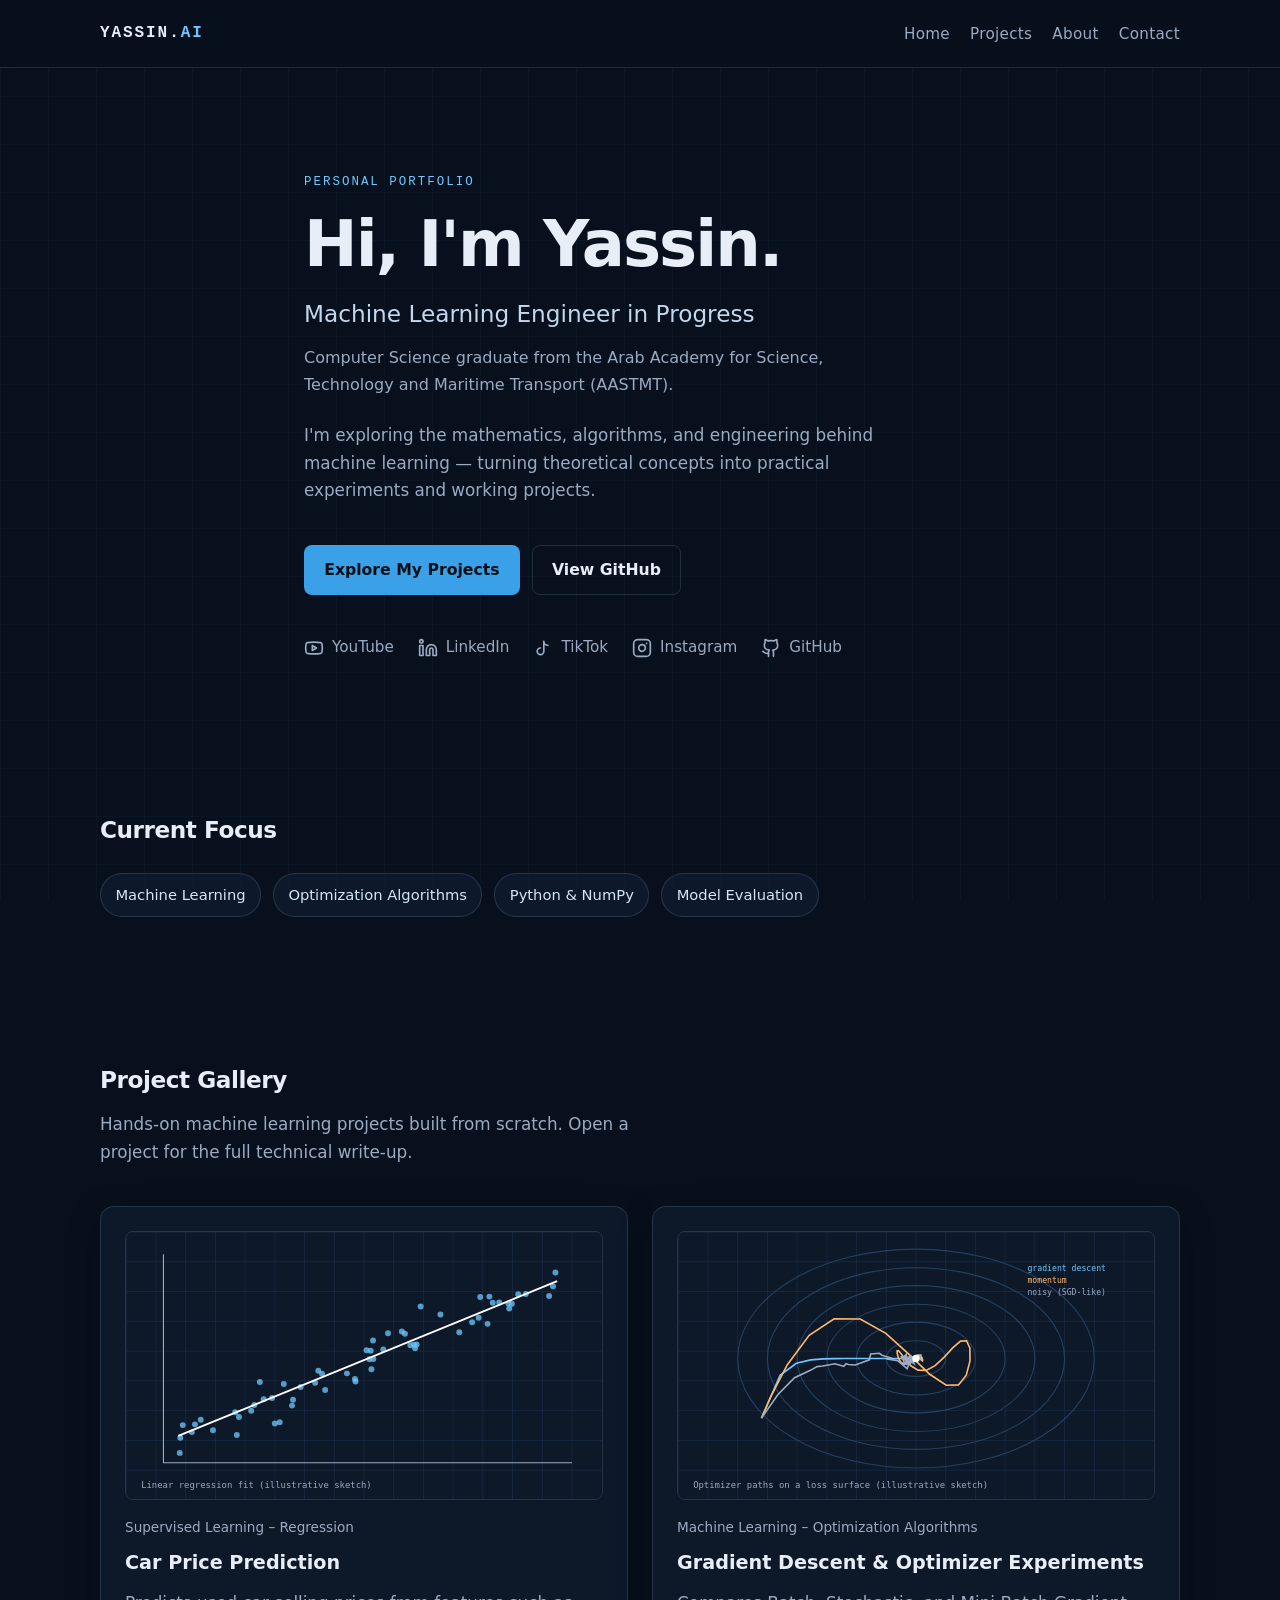
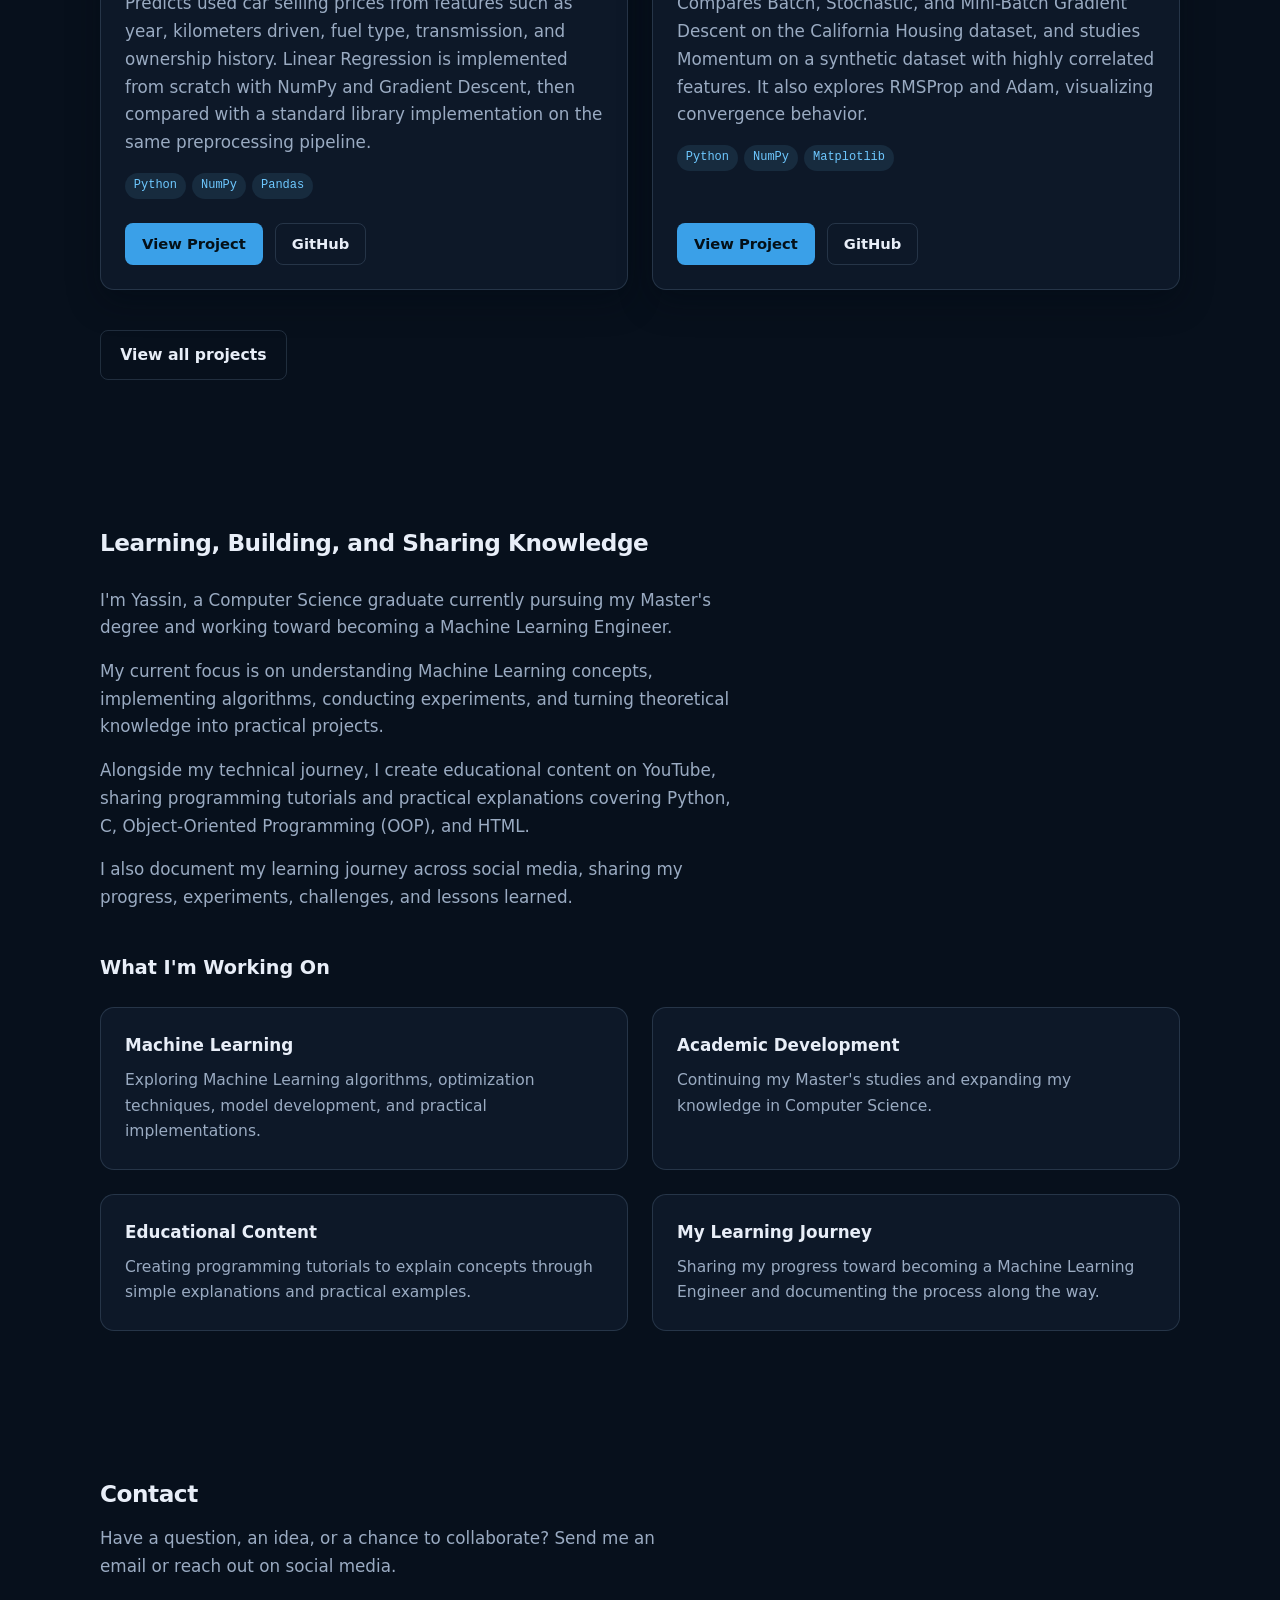
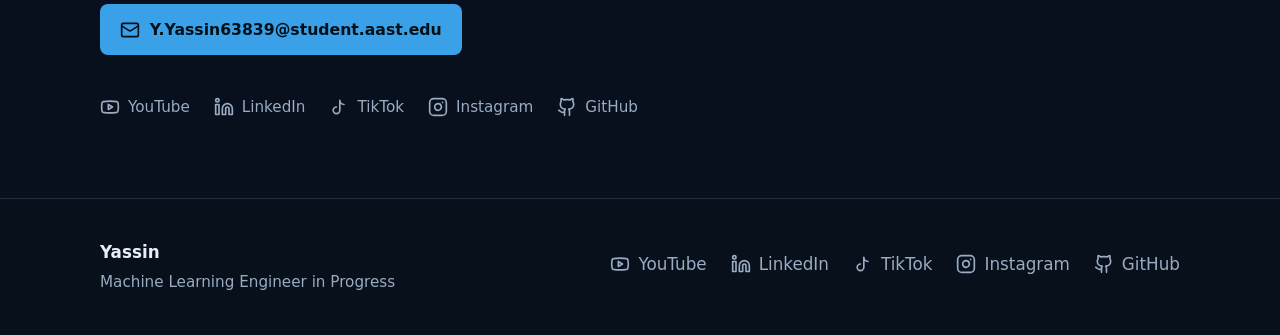
==== index.html @ bbc179fa "Initial portfolio upload" ====
<!DOCTYPE html>
<html lang="en">
  <head>
    <meta charset="UTF-8" />
    <meta name="viewport" content="width=device-width, initial-scale=1.0" />
    <meta
      name="description"
      content="Portfolio of Yassin, an aspiring Machine Learning Engineer exploring algorithms, mathematics, and practical ML experiments."
    />
    <title>Yassin | Machine Learning Engineer in Progress</title>
    <link rel="stylesheet" href="style.css" />
  </head>
  <body>
    <a class="skip-link" href="#main">Skip to content</a>

    <header class="site-header">
      <div class="container header-inner">
        <a class="logo" href="#home">YASSIN.<span>AI</span></a>

        <nav class="site-nav" aria-label="Primary">
          <ul class="nav-list">
            <li><a href="#home">Home</a></li>
            <li><a href="#projects">Projects</a></li>
            <li><a href="#about">About</a></li>
            <li><a href="#contact">Contact</a></li>
          </ul>
        </nav>
      </div>
    </header>

    <main id="main">
      <section id="home" class="hero" aria-labelledby="hero-heading">
        <div class="container hero-inner">
          <p class="eyebrow">Personal portfolio</p>
          <h1 id="hero-heading">Hi, I'm Yassin.</h1>
          <p class="hero-subtitle">Machine Learning Engineer in Progress</p>
          <p class="hero-education">
            Computer Science graduate from the Arab Academy for Science,
            Technology and Maritime Transport (AASTMT).
          </p>
          <p class="hero-description">
            I'm exploring the mathematics, algorithms, and engineering behind
            machine learning — turning theoretical concepts into practical
            experiments and working projects.
          </p>
          <div class="hero-actions">
            <a class="button button-primary" href="#projects">Explore My Projects</a>
            <a
              class="button button-secondary"
              href="https://github.com/yassin230670"
              target="_blank"
              rel="noopener noreferrer"
              >View GitHub</a
            >
          </div>
          <ul class="social-list" id="hero-socials" aria-label="Social links"></ul>
        </div>
      </section>

      <section
        id="focus"
        class="focus-section"
        aria-labelledby="focus-heading"
      >
        <div class="container">
          <h2 id="focus-heading" class="section-title">Current Focus</h2>
          <ul class="focus-list">
            <li class="focus-item">Machine Learning</li>
            <li class="focus-item">Optimization Algorithms</li>
            <li class="focus-item">Python &amp; NumPy</li>
            <li class="focus-item">Model Evaluation</li>
          </ul>
        </div>
      </section>

      <section
        id="projects"
        class="projects-section"
        aria-labelledby="projects-heading"
      >
        <div class="container">
          <h2 id="projects-heading" class="section-title">Project Gallery</h2>
          <p class="section-intro">
            Hands-on machine learning projects built from scratch. Open a
            project for the full technical write-up.
          </p>
          <div class="project-grid" id="project-grid"></div>
          <p class="section-more">
            <a class="button button-secondary" href="projects.html">View all projects</a>
          </p>
        </div>
      </section>

      <section id="about" class="about-section" aria-labelledby="about-heading">
        <div class="container">
          <h2 id="about-heading" class="section-title">Learning, Building, and Sharing Knowledge</h2>
          <div class="about-text">
            <p>
              I'm Yassin, a Computer Science graduate currently pursuing my
              Master's degree and working toward becoming a Machine Learning
              Engineer.
            </p>
            <p>
              My current focus is on understanding Machine Learning concepts,
              implementing algorithms, conducting experiments, and turning
              theoretical knowledge into practical projects.
            </p>
            <p>
              Alongside my technical journey, I create educational content on
              YouTube, sharing programming tutorials and practical explanations
              covering Python, C, Object-Oriented Programming (OOP), and HTML.
            </p>
            <p>
              I also document my learning journey across social media, sharing
              my progress, experiments, challenges, and lessons learned.
            </p>
          </div>

          <h3 class="subsection-title">What I'm Working On</h3>
          <div class="working-grid">
            <article class="info-card">
              <h4>Machine Learning</h4>
              <p>Exploring Machine Learning algorithms, optimization techniques, model development, and practical implementations.</p>
            </article>
            <article class="info-card">
              <h4>Academic Development</h4>
              <p>Continuing my Master's studies and expanding my knowledge in Computer Science.</p>
            </article>
            <article class="info-card">
              <h4>Educational Content</h4>
              <p>Creating programming tutorials to explain concepts through simple explanations and practical examples.</p>
            </article>
            <article class="info-card">
              <h4>My Learning Journey</h4>
              <p>Sharing my progress toward becoming a Machine Learning Engineer and documenting the process along the way.</p>
            </article>
          </div>
        </div>
      </section>
    </main>

    <section id="contact" class="contact-section" aria-labelledby="contact-heading">
      <div class="container">
        <h2 id="contact-heading" class="section-title">Contact</h2>
        <p class="section-intro">
          Have a question, an idea, or a chance to collaborate? Send me an
          email or reach out on social media.
        </p>
        <div class="contact-actions">
          <a class="button button-primary" id="contact-email" href="#"></a>
        </div>
        <ul class="social-list" id="contact-socials" aria-label="Social links"></ul>
      </div>
    </section>

    <footer class="site-footer">
      <div class="container footer-inner">
        <div class="footer-identity">
          <p class="footer-name">Yassin</p>
          <p class="footer-tagline">Machine Learning Engineer in Progress</p>
        </div>
        <ul class="footer-links" id="footer-socials" aria-label="Social links"></ul>
      </div>
    </footer>

    <script src="projects.js"></script>
    <script>
      document.getElementById("project-grid").innerHTML = PROJECTS.filter((p) => p.featured).map(projectCard).join("");
      document.getElementById("hero-socials").innerHTML = socialLinks();
      document.getElementById("footer-socials").innerHTML = socialLinks();
      document.getElementById("contact-socials").innerHTML = socialLinks();
      const mail = document.getElementById("contact-email");
      mail.href = "mailto:" + PROFILE.email;
      mail.innerHTML = icon("Email") + "<span>" + PROFILE.email + "</span>";
    </script>
  </body>
</html>
---- style.css ----
:root {
  --color-bg: #07101c;
  --color-bg-elevated: #0d1828;
  --color-surface: #111f33;
  --color-text: #e8eef8;
  --color-text-muted: #9aabc2;
  --color-accent: #6ec8ff;
  --color-accent-strong: #3aa0e8;
  --color-border: rgba(148, 180, 214, 0.18);
  --color-badge-bg: rgba(110, 200, 255, 0.1);
  --shadow-card: 0 12px 32px rgba(2, 8, 18, 0.35);
  --font-sans: "Segoe UI", system-ui, -apple-system, BlinkMacSystemFont, sans-serif;
  --font-mono: "SFMono-Regular", Menlo, Consolas, "Liberation Mono", monospace;
  --space-xs: 0.5rem;
  --space-sm: 0.75rem;
  --space-md: 1rem;
  --space-lg: 1.5rem;
  --space-xl: 2.5rem;
  --space-2xl: 4.5rem;
  --space-3xl: 6.5rem;
  --radius-sm: 8px;
  --radius-md: 14px;
  --max-width: 1080px;
  --header-height: 4.25rem;
  --focus-ring: 0 0 0 3px rgba(110, 200, 255, 0.45);
}

*,
*::before,
*::after {
  box-sizing: border-box;
}

html {
  scroll-behavior: smooth;
}

body {
  margin: 0;
  min-height: 100vh;
  font-family: var(--font-sans);
  font-size: 1.05rem;
  line-height: 1.65;
  color: var(--color-text);
  background-color: var(--color-bg);
  background-image:
    linear-gradient(rgba(110, 200, 255, 0.035) 1px, transparent 1px),
    linear-gradient(90deg, rgba(110, 200, 255, 0.035) 1px, transparent 1px);
  background-size: 48px 48px;
  background-attachment: fixed;
}

img,
svg {
  max-width: 100%;
  display: block;
}

a {
  color: var(--color-accent);
  text-decoration: none;
}

a:hover {
  color: #b7e4ff;
}

a:focus-visible,
.button:focus-visible,
.logo:focus-visible {
  outline: none;
  box-shadow: var(--focus-ring);
  border-radius: 6px;
}

.skip-link {
  position: absolute;
  left: var(--space-md);
  top: var(--space-sm);
  z-index: 100;
  padding: var(--space-xs) var(--space-md);
  background: var(--color-surface);
  color: var(--color-text);
  border-radius: var(--radius-sm);
  transform: translateY(-180%);
}

.skip-link:focus {
  transform: translateY(0);
}

.container {
  width: min(100% - 2rem, var(--max-width));
  margin-inline: auto;
}

.site-header {
  position: sticky;
  top: 0;
  z-index: 20;
  height: var(--header-height);
  border-bottom: 1px solid var(--color-border);
  background: rgba(7, 16, 28, 0.92);
  backdrop-filter: blur(10px);
}

.header-inner {
  display: flex;
  align-items: center;
  justify-content: space-between;
  height: 100%;
  gap: var(--space-lg);
}

.logo {
  font-family: var(--font-mono);
  font-size: 1rem;
  font-weight: 700;
  letter-spacing: 0.12em;
  color: var(--color-text);
}

.logo span {
  color: var(--color-accent);
}

.nav-list {
  display: flex;
  flex-wrap: wrap;
  justify-content: flex-end;
  gap: 0.35rem 1.25rem;
  margin: 0;
  padding: 0;
  list-style: none;
}

.site-nav a {
  color: var(--color-text-muted);
  font-size: 0.95rem;
  letter-spacing: 0.02em;
}

.site-nav a:hover,
.site-nav a:focus-visible {
  color: var(--color-text);
}

.hero {
  padding: var(--space-3xl) 0 var(--space-2xl);
}

.hero-inner {
  max-width: 42rem;
}

.eyebrow {
  margin: 0 0 var(--space-md);
  font-family: var(--font-mono);
  font-size: 0.78rem;
  letter-spacing: 0.16em;
  text-transform: uppercase;
  color: var(--color-accent);
}

.hero h1 {
  margin: 0;
  font-size: clamp(2.4rem, 6vw, 4rem);
  line-height: 1.1;
  letter-spacing: -0.03em;
}

.hero-subtitle {
  margin: var(--space-md) 0 0;
  font-size: clamp(1.15rem, 2.4vw, 1.45rem);
  font-weight: 500;
  color: #c5d7ec;
}

.hero-description {
  margin: var(--space-lg) 0 0;
  color: var(--color-text-muted);
  max-width: 38rem;
}

.hero-actions {
  display: flex;
  flex-wrap: wrap;
  gap: var(--space-sm);
  margin-top: var(--space-xl);
}

.button {
  display: inline-flex;
  align-items: center;
  justify-content: center;
  min-height: 2.75rem;
  padding: 0.7rem 1.2rem;
  border: 1px solid transparent;
  border-radius: var(--radius-sm);
  font-size: 0.98rem;
  font-weight: 600;
  transition: background-color 0.2s ease, border-color 0.2s ease, color 0.2s ease, transform 0.2s ease;
}

.button:hover {
  transform: translateY(-1px);
}

.button-primary {
  background: var(--color-accent-strong);
  color: #041018;
}

.button-primary:hover {
  background: var(--color-accent);
  color: #041018;
}

.button-secondary {
  background: transparent;
  border-color: var(--color-border);
  color: var(--color-text);
}

.button-secondary:hover {
  border-color: var(--color-accent);
  color: var(--color-accent);
}

.hero,
.focus-section,
.projects-section,
.about-section,
.site-footer {
  scroll-margin-top: calc(var(--header-height) + 0.75rem);
}

.focus-section,
.projects-section,
.about-section {
  padding: var(--space-2xl) 0;
}

.section-title {
  margin: 0;
  font-size: 1.45rem;
  letter-spacing: -0.02em;
}

.section-intro {
  margin: var(--space-sm) 0 0;
  color: var(--color-text-muted);
  max-width: 36rem;
}

.focus-list {
  display: flex;
  flex-wrap: wrap;
  gap: var(--space-sm);
  margin: var(--space-lg) 0 0;
  padding: 0;
  list-style: none;
}

.focus-item {
  padding: 0.55rem 0.9rem;
  border: 1px solid var(--color-border);
  border-radius: 999px;
  background: rgba(17, 31, 51, 0.7);
  color: #d5e6f6;
  font-size: 0.92rem;
}

.project-grid {
  display: grid;
  grid-template-columns: repeat(2, minmax(0, 1fr));
  gap: var(--space-lg);
  margin-top: var(--space-xl);
}

.project-card {
  padding: var(--space-lg);
  border: 1px solid var(--color-border);
  border-radius: var(--radius-md);
  background: var(--color-bg-elevated);
  box-shadow: var(--shadow-card);
  transition: border-color 0.2s ease, transform 0.2s ease;
}

.project-card:hover {
  border-color: rgba(110, 200, 255, 0.4);
  transform: translateY(-2px);
}

.project-meta {
  margin-bottom: var(--space-md);
}

.status-badge {
  display: inline-block;
  padding: 0.25rem 0.6rem;
  border-radius: 999px;
  background: var(--color-badge-bg);
  color: var(--color-accent);
  font-family: var(--font-mono);
  font-size: 0.75rem;
  letter-spacing: 0.04em;
}

.project-title {
  margin: 0;
  font-size: 1.2rem;
}

.project-description {
  margin: var(--space-sm) 0 0;
  color: var(--color-text-muted);
}

.about-text {
  margin: var(--space-lg) 0 0;
  max-width: 40rem;
  color: var(--color-text-muted);
}

.site-footer {
  border-top: 1px solid var(--color-border);
  padding: var(--space-xl) 0;
  background: rgba(7, 16, 28, 0.88);
}

.footer-inner {
  display: flex;
  flex-wrap: wrap;
  align-items: center;
  justify-content: space-between;
  gap: var(--space-md);
}

.footer-name {
  margin: 0;
  font-weight: 700;
}

.footer-tagline {
  margin: 0.2rem 0 0;
  color: var(--color-text-muted);
  font-size: 0.95rem;
}

.footer-links {
  display: flex;
  gap: var(--space-lg);
  margin: 0;
  padding: 0;
  list-style: none;
}

.footer-links a {
  color: var(--color-text-muted);
}

.footer-links a:hover {
  color: var(--color-accent);
}

@media (max-width: 768px) {
  .hero {
    padding: var(--space-2xl) 0 var(--space-xl);
  }

  .project-grid {
    grid-template-columns: 1fr;
  }

  .header-inner {
    align-items: flex-start;
    padding-block: var(--space-sm);
    height: auto;
  }

  .site-header {
    height: auto;
  }

  .nav-list {
    gap: 0.25rem 0.9rem;
  }
}

@media (max-width: 520px) {
  body {
    font-size: 1rem;
  }

  .header-inner {
    flex-direction: column;
    align-items: flex-start;
  }

  .nav-list {
    justify-content: flex-start;
  }

  .hero-actions {
    flex-direction: column;
    align-items: stretch;
  }

  .button {
    width: 100%;
  }
}

@media (prefers-reduced-motion: reduce) {
  html {
    scroll-behavior: auto;
  }

  .button,
  .project-card {
    transition: none;
  }

  .button:hover,
  .project-card:hover {
    transform: none;
  }
}

/* ===== Additions: socials, project gallery, details, about ===== */
.social-list {
  display: flex;
  flex-wrap: wrap;
  gap: var(--space-xs) var(--space-lg);
  margin: var(--space-xl) 0 0;
  padding: 0;
  list-style: none;
}

.social-list a {
  color: var(--color-text-muted);
  font-size: 0.95rem;
}

.social-list a:hover {
  color: var(--color-accent);
}

.footer-links {
  flex-wrap: wrap;
}

.project-card {
  display: flex;
  flex-direction: column;
}

.project-image {
  width: 100%;
  aspect-ratio: 16 / 9;
  object-fit: cover;
  border: 1px solid var(--color-border);
  border-radius: var(--radius-sm);
  margin-bottom: var(--space-md);
}

.image-placeholder {
  display: flex;
  align-items: center;
  justify-content: center;
  background: var(--color-surface);
  background-image: repeating-linear-gradient(
    45deg,
    transparent 0 10px,
    rgba(110, 200, 255, 0.04) 10px 20px
  );
  color: var(--color-text-muted);
  font-family: var(--font-mono);
  font-size: 0.8rem;
}

.tech-list {
  display: flex;
  flex-wrap: wrap;
  gap: 0.4rem;
  margin: var(--space-md) 0 0;
  padding: 0;
  list-style: none;
}

.tech-chip {
  padding: 0.2rem 0.55rem;
  border-radius: 999px;
  background: var(--color-badge-bg);
  color: var(--color-accent);
  font-family: var(--font-mono);
  font-size: 0.75rem;
}

.card-actions {
  display: flex;
  flex-wrap: wrap;
  gap: var(--space-sm);
  margin-top: auto;
  padding-top: var(--space-lg);
}

.card-actions .button {
  min-height: 2.4rem;
  padding: 0.5rem 1rem;
  font-size: 0.92rem;
}

.is-placeholder {
  opacity: 0.6;
  cursor: not-allowed;
}

.is-placeholder:hover {
  transform: none;
}

/* Detail page */
.detail-page {
  padding: var(--space-xl) 0 var(--space-2xl);
  max-width: 48rem;
}

.back-link {
  display: inline-block;
  margin-bottom: var(--space-lg);
  color: var(--color-text-muted);
  font-size: 0.95rem;
}

.detail-title {
  margin: 0;
  font-size: clamp(2rem, 5vw, 3rem);
  line-height: 1.15;
  letter-spacing: -0.03em;
}

.detail-hero-image {
  margin-top: var(--space-lg);
}

.detail-section {
  margin-top: var(--space-xl);
  padding-top: var(--space-lg);
  border-top: 1px solid var(--color-border);
}

.detail-section h2 {
  margin: 0 0 var(--space-sm);
  font-size: 1.3rem;
  letter-spacing: -0.02em;
}

.detail-section p,
.detail-list {
  color: var(--color-text-muted);
  margin: 0 0 var(--space-md);
}

.detail-list {
  padding-left: 1.2rem;
}

.visual-grid {
  display: grid;
  grid-template-columns: repeat(auto-fit, minmax(14rem, 1fr));
  gap: var(--space-md);
  margin-top: var(--space-md);
}

.visual-grid .project-image {
  margin-bottom: 0;
}

/* About */
.about-text p {
  margin: 0 0 var(--space-md);
}

.about-text {
  margin-top: var(--space-lg);
}

.subsection-title {
  margin: var(--space-xl) 0 0;
  font-size: 1.2rem;
}

.working-grid {
  display: grid;
  grid-template-columns: repeat(2, minmax(0, 1fr));
  gap: var(--space-lg);
  margin-top: var(--space-lg);
}

.info-card {
  padding: var(--space-lg);
  border: 1px solid var(--color-border);
  border-radius: var(--radius-md);
  background: var(--color-bg-elevated);
}

.info-card h4 {
  margin: 0;
  font-size: 1.05rem;
}

.info-card p {
  margin: var(--space-xs) 0 0;
  color: var(--color-text-muted);
  font-size: 0.97rem;
}

@media (max-width: 768px) {
  .working-grid {
    grid-template-columns: 1fr;
  }
}

.section-more {
  margin: var(--space-xl) 0 0;
}

.projects-page {
  padding: var(--space-xl) 0 var(--space-2xl);
}

/* ===== Icons, education line, contact ===== */
.hero-education {
  margin: var(--space-sm) 0 0;
  color: var(--color-text-muted);
  font-size: 1rem;
  max-width: 38rem;
}

.social-list a,
.footer-links a {
  display: inline-flex;
  align-items: center;
  gap: 0.5rem;
}

.icon {
  flex: none;
  width: 1.25rem;
  height: 1.25rem;
}

.contact-section {
  padding: var(--space-2xl) 0;
  scroll-margin-top: calc(var(--header-height) + 0.75rem);
}

.contact-actions {
  margin-top: var(--space-lg);
}

.contact-actions .button {
  gap: 0.6rem;
  word-break: break-all;
}

/* ===== Project detail content ===== */
.project-type,
.detail-type {
  margin: 0 0 var(--space-xs);
  color: var(--color-text-muted);
  font-size: 0.85rem;
}

.detail-type {
  margin: var(--space-sm) 0 0;
}

.detail-subheading {
  margin: var(--space-lg) 0 var(--space-xs);
  font-size: 1.05rem;
  color: var(--color-text);
}

.table-wrap {
  overflow-x: auto;
  margin: 0 0 var(--space-md);
  border: 1px solid var(--color-border);
  border-radius: var(--radius-sm);
}

.detail-table {
  width: 100%;
  border-collapse: collapse;
  font-size: 0.95rem;
}

.detail-table th,
.detail-table td {
  padding: 0.6rem 0.9rem;
  text-align: left;
  border-bottom: 1px solid var(--color-border);
  color: var(--color-text-muted);
}

.detail-table th {
  color: var(--color-text);
  background: var(--color-surface);
}

.detail-table tr:last-child td {
  border-bottom: none;
}

.formula {
  margin: 0 0 var(--space-md);
  padding: var(--space-md);
  overflow-x: auto;
  border: 1px solid var(--color-border);
  border-radius: var(--radius-sm);
  background: var(--color-surface);
  color: var(--color-accent);
  font-family: var(--font-mono);
  font-size: 0.95rem;
}
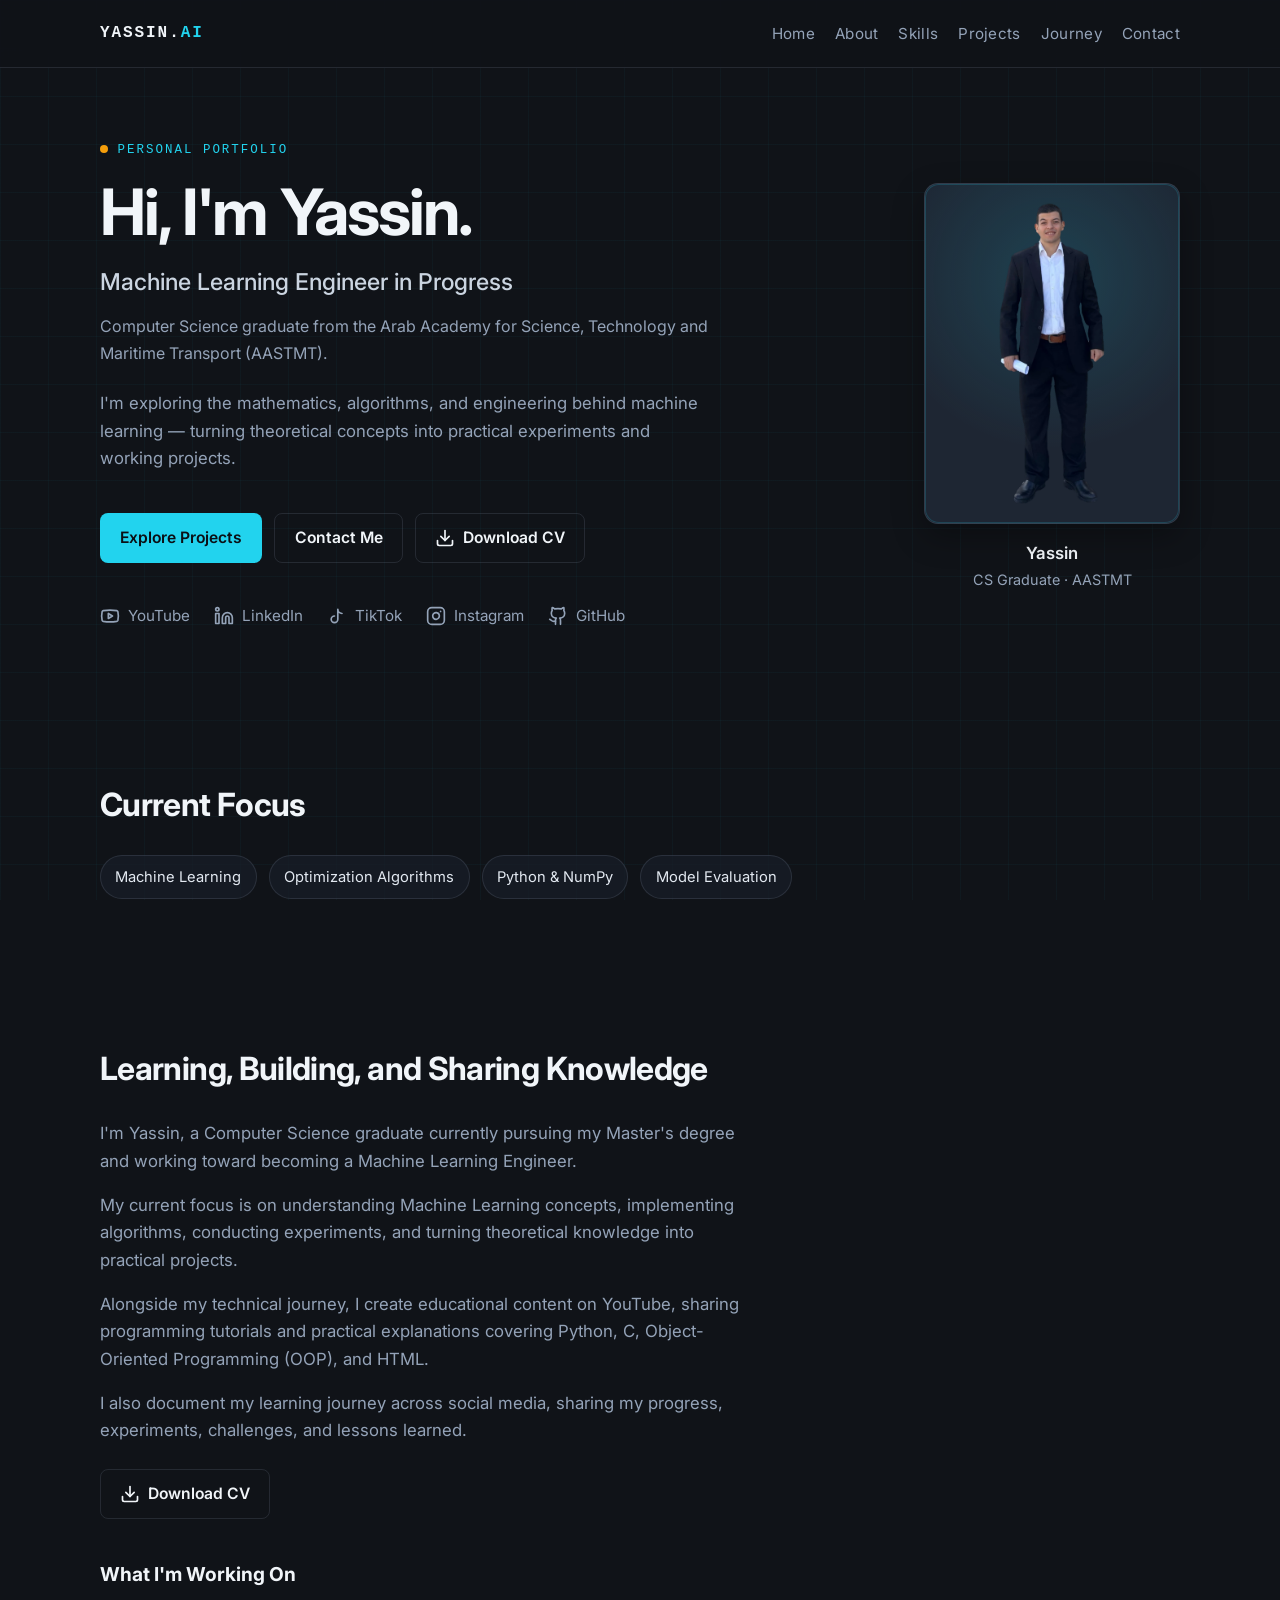
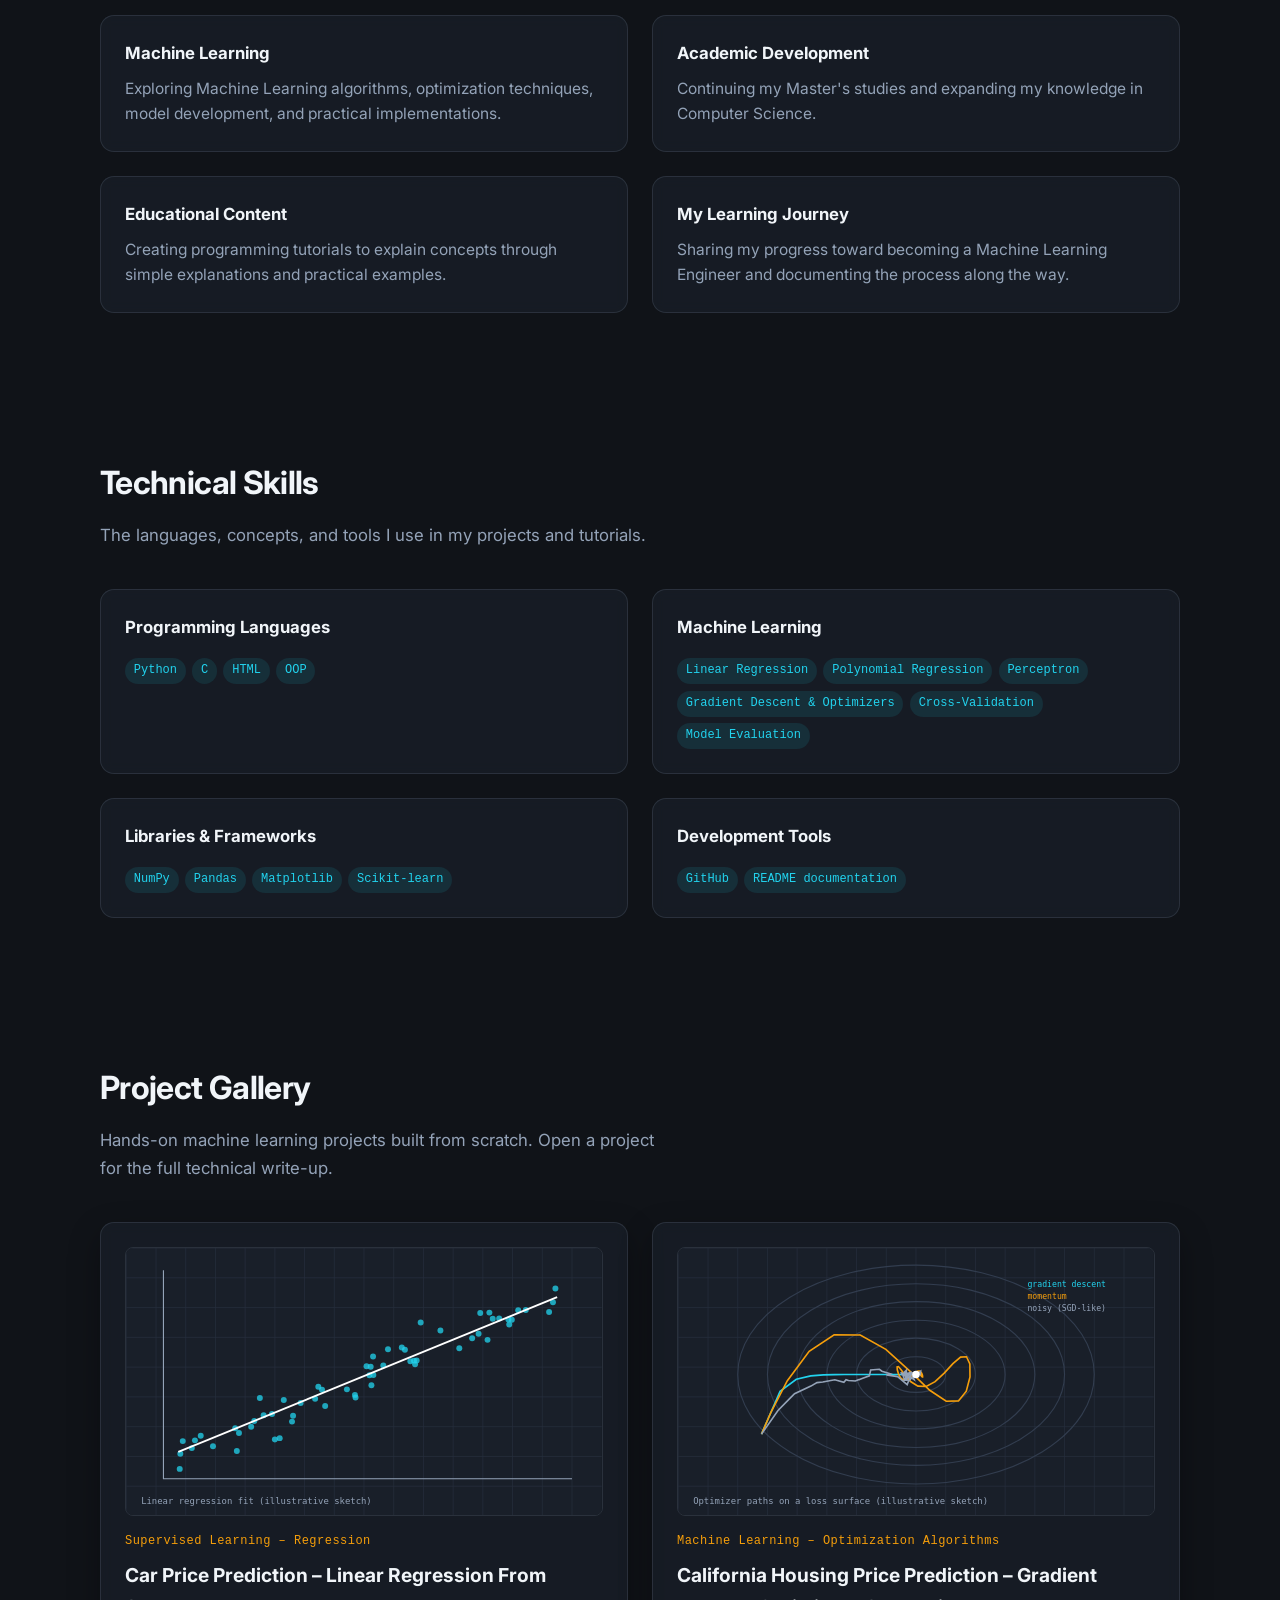
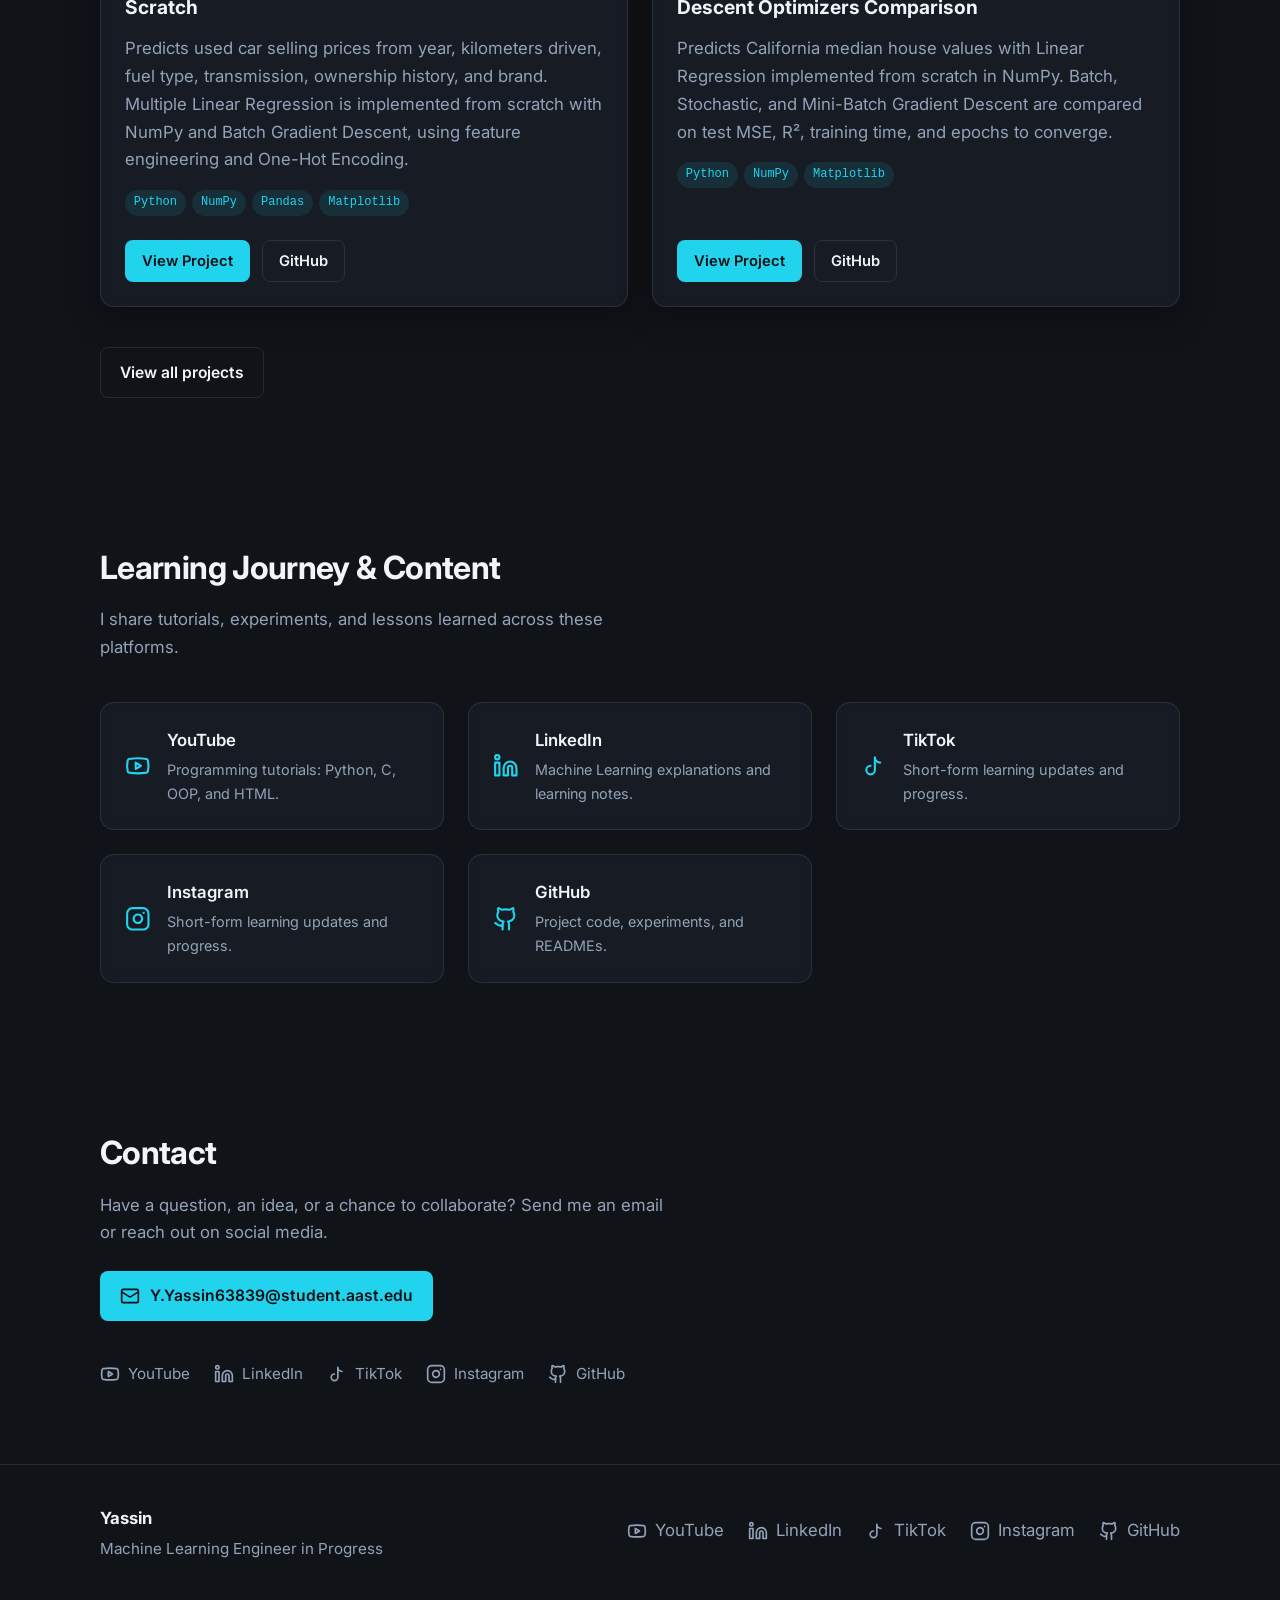
==== commit 42b8112e: "Update portfolio website" ====
--- a/index.html
+++ b/index.html
@@ -8,20 +8,25 @@
       content="Portfolio of Yassin, an aspiring Machine Learning Engineer exploring algorithms, mathematics, and practical ML experiments."
     />
     <title>Yassin | Machine Learning Engineer in Progress</title>
+    <link rel="preconnect" href="https://fonts.googleapis.com" />
+    <link rel="preconnect" href="https://fonts.gstatic.com" crossorigin />
+    <link href="https://fonts.googleapis.com/css2?family=Inter:wght@400;500;600;700&display=swap" rel="stylesheet" />
     <link rel="stylesheet" href="style.css" />
   </head>
   <body>
     <a class="skip-link" href="#main">Skip to content</a>
 
-    <header class="site-header">
+<header class="site-header">
       <div class="container header-inner">
         <a class="logo" href="#home">YASSIN.<span>AI</span></a>
 
         <nav class="site-nav" aria-label="Primary">
           <ul class="nav-list">
             <li><a href="#home">Home</a></li>
+            <li><a href="#about">About</a></li>
+            <li><a href="#skills">Skills</a></li>
             <li><a href="#projects">Projects</a></li>
-            <li><a href="#about">About</a></li>
+            <li><a href="#journey">Journey</a></li>
             <li><a href="#contact">Contact</a></li>
           </ul>
         </nav>
@@ -31,29 +36,32 @@
     <main id="main">
       <section id="home" class="hero" aria-labelledby="hero-heading">
         <div class="container hero-inner">
-          <p class="eyebrow">Personal portfolio</p>
-          <h1 id="hero-heading">Hi, I'm Yassin.</h1>
-          <p class="hero-subtitle">Machine Learning Engineer in Progress</p>
-          <p class="hero-education">
-            Computer Science graduate from the Arab Academy for Science,
-            Technology and Maritime Transport (AASTMT).
-          </p>
-          <p class="hero-description">
-            I'm exploring the mathematics, algorithms, and engineering behind
-            machine learning — turning theoretical concepts into practical
-            experiments and working projects.
-          </p>
-          <div class="hero-actions">
-            <a class="button button-primary" href="#projects">Explore My Projects</a>
-            <a
-              class="button button-secondary"
-              href="https://github.com/yassin230670"
-              target="_blank"
-              rel="noopener noreferrer"
-              >View GitHub</a
-            >
-          </div>
-          <ul class="social-list" id="hero-socials" aria-label="Social links"></ul>
+          <div class="hero-copy">
+            <p class="eyebrow">Personal portfolio</p>
+            <h1 id="hero-heading">Hi, I'm Yassin.</h1>
+            <p class="hero-subtitle">Machine Learning Engineer in Progress</p>
+            <p class="hero-education">
+              Computer Science graduate from the Arab Academy for Science,
+              Technology and Maritime Transport (AASTMT).
+            </p>
+            <p class="hero-description">
+              I'm exploring the mathematics, algorithms, and engineering behind
+              machine learning — turning theoretical concepts into practical
+              experiments and working projects.
+            </p>
+            <div class="hero-actions">
+              <a class="button button-primary" href="#projects">Explore Projects</a>
+              <a class="button button-secondary" href="#contact">Contact Me</a>
+              <a class="button button-secondary" href="documents/Yassin_Mohamed_CV.pdf" download="Yassin_Mohamed_CV.pdf"><svg class="icon" viewBox="0 0 24 24" width="20" height="20" fill="none" stroke="currentColor" stroke-width="2" stroke-linecap="round" stroke-linejoin="round" aria-hidden="true" focusable="false"><path d="M21 15v4a2 2 0 0 1-2 2H5a2 2 0 0 1-2-2v-4"/><polyline points="7 10 12 15 17 10"/><line x1="12" x2="12" y1="15" y2="3"/></svg><span>Download CV</span></a>
+            </div>
+            <ul class="social-list" id="hero-socials" aria-label="Social links"></ul>
+          </div>
+          <figure class="profile-card">
+            <div class="profile-frame">
+              <img src="images/yassin-profile.webp" alt="Portrait of Yassin in a black suit and white shirt" width="2040" height="3202" fetchpriority="high" />
+            </div>
+            <figcaption>Yassin<span>CS Graduate · AASTMT</span></figcaption>
+          </figure>
         </div>
       </section>
 
@@ -70,6 +78,83 @@
             <li class="focus-item">Python &amp; NumPy</li>
             <li class="focus-item">Model Evaluation</li>
           </ul>
+        </div>
+      </section>
+
+      <section id="about" class="about-section" aria-labelledby="about-heading">
+        <div class="container">
+          <h2 id="about-heading" class="section-title">Learning, Building, and Sharing Knowledge</h2>
+          <div class="about-text">
+            <p>
+              I'm Yassin, a Computer Science graduate currently pursuing my
+              Master's degree and working toward becoming a Machine Learning
+              Engineer.
+            </p>
+            <p>
+              My current focus is on understanding Machine Learning concepts,
+              implementing algorithms, conducting experiments, and turning
+              theoretical knowledge into practical projects.
+            </p>
+            <p>
+              Alongside my technical journey, I create educational content on
+              YouTube, sharing programming tutorials and practical explanations
+              covering Python, C, Object-Oriented Programming (OOP), and HTML.
+            </p>
+            <p>
+              I also document my learning journey across social media, sharing
+              my progress, experiments, challenges, and lessons learned.
+            </p>
+          </div>
+
+          <div class="about-actions">
+            <a class="button button-secondary" href="documents/Yassin_Mohamed_CV.pdf" download="Yassin_Mohamed_CV.pdf"><svg class="icon" viewBox="0 0 24 24" width="20" height="20" fill="none" stroke="currentColor" stroke-width="2" stroke-linecap="round" stroke-linejoin="round" aria-hidden="true" focusable="false"><path d="M21 15v4a2 2 0 0 1-2 2H5a2 2 0 0 1-2-2v-4"/><polyline points="7 10 12 15 17 10"/><line x1="12" x2="12" y1="15" y2="3"/></svg><span>Download CV</span></a>
+          </div>
+
+          <h3 class="subsection-title">What I'm Working On</h3>
+          <div class="working-grid">
+            <article class="info-card">
+              <h4>Machine Learning</h4>
+              <p>Exploring Machine Learning algorithms, optimization techniques, model development, and practical implementations.</p>
+            </article>
+            <article class="info-card">
+              <h4>Academic Development</h4>
+              <p>Continuing my Master's studies and expanding my knowledge in Computer Science.</p>
+            </article>
+            <article class="info-card">
+              <h4>Educational Content</h4>
+              <p>Creating programming tutorials to explain concepts through simple explanations and practical examples.</p>
+            </article>
+            <article class="info-card">
+              <h4>My Learning Journey</h4>
+              <p>Sharing my progress toward becoming a Machine Learning Engineer and documenting the process along the way.</p>
+            </article>
+          </div>
+        </div>
+      </section>
+    
+
+      <section id="skills" class="skills-section" aria-labelledby="skills-heading">
+        <div class="container">
+          <h2 id="skills-heading" class="section-title">Technical Skills</h2>
+          <p class="section-intro">The languages, concepts, and tools I use in my projects and tutorials.</p>
+          <div class="skills-grid">
+            <article class="info-card">
+              <h3>Programming Languages</h3>
+              <ul class="tech-list"><li class="tech-chip">Python</li><li class="tech-chip">C</li><li class="tech-chip">HTML</li><li class="tech-chip">OOP</li></ul>
+            </article>
+            <article class="info-card">
+              <h3>Machine Learning</h3>
+              <ul class="tech-list"><li class="tech-chip">Linear Regression</li><li class="tech-chip">Polynomial Regression</li><li class="tech-chip">Perceptron</li><li class="tech-chip">Gradient Descent &amp; Optimizers</li><li class="tech-chip">Cross-Validation</li><li class="tech-chip">Model Evaluation</li></ul>
+            </article>
+            <article class="info-card">
+              <h3>Libraries &amp; Frameworks</h3>
+              <ul class="tech-list"><li class="tech-chip">NumPy</li><li class="tech-chip">Pandas</li><li class="tech-chip">Matplotlib</li><li class="tech-chip">Scikit-learn</li></ul>
+            </article>
+            <article class="info-card">
+              <h3>Development Tools</h3>
+              <ul class="tech-list"><li class="tech-chip">GitHub</li><li class="tech-chip">README documentation</li></ul>
+            </article>
+          </div>
         </div>
       </section>
 
@@ -91,55 +176,15 @@
         </div>
       </section>
 
-      <section id="about" class="about-section" aria-labelledby="about-heading">
-        <div class="container">
-          <h2 id="about-heading" class="section-title">Learning, Building, and Sharing Knowledge</h2>
-          <div class="about-text">
-            <p>
-              I'm Yassin, a Computer Science graduate currently pursuing my
-              Master's degree and working toward becoming a Machine Learning
-              Engineer.
-            </p>
-            <p>
-              My current focus is on understanding Machine Learning concepts,
-              implementing algorithms, conducting experiments, and turning
-              theoretical knowledge into practical projects.
-            </p>
-            <p>
-              Alongside my technical journey, I create educational content on
-              YouTube, sharing programming tutorials and practical explanations
-              covering Python, C, Object-Oriented Programming (OOP), and HTML.
-            </p>
-            <p>
-              I also document my learning journey across social media, sharing
-              my progress, experiments, challenges, and lessons learned.
-            </p>
-          </div>
-
-          <h3 class="subsection-title">What I'm Working On</h3>
-          <div class="working-grid">
-            <article class="info-card">
-              <h4>Machine Learning</h4>
-              <p>Exploring Machine Learning algorithms, optimization techniques, model development, and practical implementations.</p>
-            </article>
-            <article class="info-card">
-              <h4>Academic Development</h4>
-              <p>Continuing my Master's studies and expanding my knowledge in Computer Science.</p>
-            </article>
-            <article class="info-card">
-              <h4>Educational Content</h4>
-              <p>Creating programming tutorials to explain concepts through simple explanations and practical examples.</p>
-            </article>
-            <article class="info-card">
-              <h4>My Learning Journey</h4>
-              <p>Sharing my progress toward becoming a Machine Learning Engineer and documenting the process along the way.</p>
-            </article>
-          </div>
-        </div>
-      </section>
-    </main>
-
-    <section id="contact" class="contact-section" aria-labelledby="contact-heading">
+      <section id="journey" class="journey-section" aria-labelledby="journey-heading">
+        <div class="container">
+          <h2 id="journey-heading" class="section-title">Learning Journey &amp; Content</h2>
+          <p class="section-intro">I share tutorials, experiments, and lessons learned across these platforms.</p>
+          <ul class="journey-grid" id="journey-grid"></ul>
+        </div>
+      </section>
+
+      <section id="contact" class="contact-section" aria-labelledby="contact-heading">
       <div class="container">
         <h2 id="contact-heading" class="section-title">Contact</h2>
         <p class="section-intro">
@@ -153,6 +198,8 @@
       </div>
     </section>
 
+        </main>
+
     <footer class="site-footer">
       <div class="container footer-inner">
         <div class="footer-identity">
@@ -167,6 +214,7 @@
     <script>
       document.getElementById("project-grid").innerHTML = PROJECTS.filter((p) => p.featured).map(projectCard).join("");
       document.getElementById("hero-socials").innerHTML = socialLinks();
+      document.getElementById("journey-grid").innerHTML = PROFILE.socials.map((s) => `<li><a class="journey-card" href="${esc(s.url)}" target="_blank" rel="noopener noreferrer">${icon(s.name)}<span class="journey-name">${s.name}</span><span class="journey-desc">${esc(s.desc)}</span></a></li>`).join("");
       document.getElementById("footer-socials").innerHTML = socialLinks();
       document.getElementById("contact-socials").innerHTML = socialLinks();
       const mail = document.getElementById("contact-email");
--- a/style.css
+++ b/style.css
@@ -1,15 +1,17 @@
+
 :root {
-  --color-bg: #07101c;
-  --color-bg-elevated: #0d1828;
-  --color-surface: #111f33;
-  --color-text: #e8eef8;
-  --color-text-muted: #9aabc2;
-  --color-accent: #6ec8ff;
-  --color-accent-strong: #3aa0e8;
-  --color-border: rgba(148, 180, 214, 0.18);
-  --color-badge-bg: rgba(110, 200, 255, 0.1);
-  --shadow-card: 0 12px 32px rgba(2, 8, 18, 0.35);
-  --font-sans: "Segoe UI", system-ui, -apple-system, BlinkMacSystemFont, sans-serif;
+  --color-bg: #101318;
+  --color-bg-elevated: #191F29;
+  --color-surface: #1E2633;
+  --color-text: #F1F5F9;
+  --color-text-muted: #94A3B8;
+  --color-accent: #22D3EE;
+  --color-accent-strong: #22D3EE;
+  --color-border: rgba(148, 163, 184, 0.16);
+  --color-badge-bg: rgba(34, 211, 238, 0.1);
+  --color-warm: #F59E0B;
+  --shadow-card: 0 12px 32px rgba(0, 0, 0, 0.3);
+  --font-sans: "Inter", "Segoe UI", system-ui, -apple-system, BlinkMacSystemFont, sans-serif;
   --font-mono: "SFMono-Regular", Menlo, Consolas, "Liberation Mono", monospace;
   --space-xs: 0.5rem;
   --space-sm: 0.75rem;
@@ -22,7 +24,7 @@
   --radius-md: 14px;
   --max-width: 1080px;
   --header-height: 4.25rem;
-  --focus-ring: 0 0 0 3px rgba(110, 200, 255, 0.45);
+  --focus-ring: 0 0 0 3px rgba(34, 211, 238, 0.45);
 }
 
 *,
@@ -44,8 +46,8 @@
   color: var(--color-text);
   background-color: var(--color-bg);
   background-image:
-    linear-gradient(rgba(110, 200, 255, 0.035) 1px, transparent 1px),
-    linear-gradient(90deg, rgba(110, 200, 255, 0.035) 1px, transparent 1px);
+    linear-gradient(rgba(34, 211, 238, 0.035) 1px, transparent 1px),
+    linear-gradient(90deg, rgba(34, 211, 238, 0.035) 1px, transparent 1px);
   background-size: 48px 48px;
   background-attachment: fixed;
 }
@@ -62,7 +64,7 @@
 }
 
 a:hover {
-  color: #b7e4ff;
+  color: #67E8F9;
 }
 
 a:focus-visible,
@@ -94,13 +96,15 @@
   margin-inline: auto;
 }
 
+/* ===== Header ===== */
+
 .site-header {
   position: sticky;
   top: 0;
   z-index: 20;
   height: var(--header-height);
   border-bottom: 1px solid var(--color-border);
-  background: rgba(7, 16, 28, 0.92);
+  background: rgba(16, 19, 24, 0.92);
   backdrop-filter: blur(10px);
 }
 
@@ -145,12 +149,24 @@
   color: var(--color-text);
 }
 
+/* ===== Hero Section ===== */
+
 .hero {
-  padding: var(--space-3xl) 0 var(--space-2xl);
+  padding: var(--space-2xl) 0;
 }
 
 .hero-inner {
-  max-width: 42rem;
+  display: grid;
+  grid-template-columns: minmax(0, 1fr) 16rem;
+  align-items: center;
+  gap: 3rem;
+  max-width: var(--max-width);
+  margin-inline: auto;
+}
+
+.hero-copy {
+  width: 100%;
+  max-width: 50rem;
 }
 
 .eyebrow {
@@ -162,6 +178,16 @@
   color: var(--color-accent);
 }
 
+.eyebrow::before {
+  content: "";
+  display: inline-block;
+  width: 0.5rem;
+  height: 0.5rem;
+  margin-right: 0.6rem;
+  border-radius: 50%;
+  background: var(--color-warm);
+}
+
 .hero h1 {
   margin: 0;
   font-size: clamp(2.4rem, 6vw, 4rem);
@@ -173,12 +199,19 @@
   margin: var(--space-md) 0 0;
   font-size: clamp(1.15rem, 2.4vw, 1.45rem);
   font-weight: 500;
-  color: #c5d7ec;
+  color: #CBD5E1;
 }
 
 .hero-description {
   margin: var(--space-lg) 0 0;
   color: var(--color-text-muted);
+  max-width: 38rem;
+}
+
+.hero-education {
+  margin: var(--space-sm) 0 0;
+  color: var(--color-text-muted);
+  font-size: 1rem;
   max-width: 38rem;
 }
 
@@ -188,11 +221,14 @@
   gap: var(--space-sm);
   margin-top: var(--space-xl);
 }
+
+/* ===== Buttons ===== */
 
 .button {
   display: inline-flex;
   align-items: center;
   justify-content: center;
+  gap: 0.5rem;
   min-height: 2.75rem;
   padding: 0.7rem 1.2rem;
   border: 1px solid transparent;
@@ -208,12 +244,12 @@
 
 .button-primary {
   background: var(--color-accent-strong);
-  color: #041018;
+  color: #0B1015;
 }
 
 .button-primary:hover {
   background: var(--color-accent);
-  color: #041018;
+  color: #0B1015;
 }
 
 .button-secondary {
@@ -227,23 +263,96 @@
   color: var(--color-accent);
 }
 
+/* ===== Profile Image ===== */
+
+.profile-card {
+  margin: 0;
+  width: 100%;
+  display: flex;
+  flex-direction: column;
+  align-items: center;
+  text-align: center;
+}
+
+.profile-frame {
+  position: relative;
+  width: 16rem;
+  max-width: 100%;
+  aspect-ratio: 3 / 4;
+  overflow: hidden;
+  border: 1px solid var(--color-border);
+  border-radius: var(--radius-md);
+  background:
+    radial-gradient(
+      circle at 50% 28%,
+      rgba(34, 211, 238, 0.16),
+      transparent 62%
+    ),
+    var(--color-surface);
+  box-shadow: var(--shadow-card);
+}
+
+.profile-frame::after {
+  content: "";
+  position: absolute;
+  inset: 0;
+  border-radius: inherit;
+  box-shadow: inset 0 0 0 1px rgba(34, 211, 238, 0.18);
+  pointer-events: none;
+}
+
+.profile-frame img {
+  position: absolute;
+  inset: 0;
+  width: 100%;
+  height: 100%;
+  object-fit: contain;
+  object-position: center center;
+}
+
+.profile-initial {
+  font-family: var(--font-mono);
+  font-size: 5rem;
+  font-weight: 700;
+  color: var(--color-accent);
+}
+
+.profile-card figcaption {
+  margin-top: var(--space-md);
+  font-weight: 600;
+}
+
+.profile-card figcaption span {
+  display: block;
+  font-weight: 400;
+  font-size: 0.9rem;
+  color: var(--color-text-muted);
+}
+
+/* ===== General Sections ===== */
+
 .hero,
 .focus-section,
 .projects-section,
 .about-section,
-.site-footer {
+.site-footer,
+.skills-section,
+.journey-section,
+.contact-section {
   scroll-margin-top: calc(var(--header-height) + 0.75rem);
 }
 
 .focus-section,
 .projects-section,
-.about-section {
+.about-section,
+.skills-section,
+.journey-section {
   padding: var(--space-2xl) 0;
 }
 
 .section-title {
   margin: 0;
-  font-size: 1.45rem;
+  font-size: clamp(1.6rem, 3vw, 2rem);
   letter-spacing: -0.02em;
 }
 
@@ -252,6 +361,8 @@
   color: var(--color-text-muted);
   max-width: 36rem;
 }
+
+/* ===== Focus ===== */
 
 .focus-list {
   display: flex;
@@ -266,10 +377,12 @@
   padding: 0.55rem 0.9rem;
   border: 1px solid var(--color-border);
   border-radius: 999px;
-  background: rgba(17, 31, 51, 0.7);
-  color: #d5e6f6;
+  background: rgba(25, 31, 41, 0.7);
+  color: #E2E8F0;
   font-size: 0.92rem;
 }
+
+/* ===== Projects ===== */
 
 .project-grid {
   display: grid;
@@ -279,16 +392,19 @@
 }
 
 .project-card {
+  display: flex;
+  flex-direction: column;
   padding: var(--space-lg);
   border: 1px solid var(--color-border);
   border-radius: var(--radius-md);
-  background: var(--color-bg-elevated);
+  background: rgba(25, 31, 41, 0.75);
+  backdrop-filter: blur(6px);
   box-shadow: var(--shadow-card);
   transition: border-color 0.2s ease, transform 0.2s ease;
 }
 
 .project-card:hover {
-  border-color: rgba(110, 200, 255, 0.4);
+  border-color: rgba(34, 211, 238, 0.4);
   transform: translateY(-2px);
 }
 
@@ -317,143 +433,12 @@
   color: var(--color-text-muted);
 }
 
-.about-text {
-  margin: var(--space-lg) 0 0;
-  max-width: 40rem;
-  color: var(--color-text-muted);
-}
-
-.site-footer {
-  border-top: 1px solid var(--color-border);
-  padding: var(--space-xl) 0;
-  background: rgba(7, 16, 28, 0.88);
-}
-
-.footer-inner {
-  display: flex;
-  flex-wrap: wrap;
-  align-items: center;
-  justify-content: space-between;
-  gap: var(--space-md);
-}
-
-.footer-name {
-  margin: 0;
-  font-weight: 700;
-}
-
-.footer-tagline {
-  margin: 0.2rem 0 0;
-  color: var(--color-text-muted);
-  font-size: 0.95rem;
-}
-
-.footer-links {
-  display: flex;
-  gap: var(--space-lg);
-  margin: 0;
-  padding: 0;
-  list-style: none;
-}
-
-.footer-links a {
-  color: var(--color-text-muted);
-}
-
-.footer-links a:hover {
-  color: var(--color-accent);
-}
-
-@media (max-width: 768px) {
-  .hero {
-    padding: var(--space-2xl) 0 var(--space-xl);
-  }
-
-  .project-grid {
-    grid-template-columns: 1fr;
-  }
-
-  .header-inner {
-    align-items: flex-start;
-    padding-block: var(--space-sm);
-    height: auto;
-  }
-
-  .site-header {
-    height: auto;
-  }
-
-  .nav-list {
-    gap: 0.25rem 0.9rem;
-  }
-}
-
-@media (max-width: 520px) {
-  body {
-    font-size: 1rem;
-  }
-
-  .header-inner {
-    flex-direction: column;
-    align-items: flex-start;
-  }
-
-  .nav-list {
-    justify-content: flex-start;
-  }
-
-  .hero-actions {
-    flex-direction: column;
-    align-items: stretch;
-  }
-
-  .button {
-    width: 100%;
-  }
-}
-
-@media (prefers-reduced-motion: reduce) {
-  html {
-    scroll-behavior: auto;
-  }
-
-  .button,
-  .project-card {
-    transition: none;
-  }
-
-  .button:hover,
-  .project-card:hover {
-    transform: none;
-  }
-}
-
-/* ===== Additions: socials, project gallery, details, about ===== */
-.social-list {
-  display: flex;
-  flex-wrap: wrap;
-  gap: var(--space-xs) var(--space-lg);
-  margin: var(--space-xl) 0 0;
-  padding: 0;
-  list-style: none;
-}
-
-.social-list a {
-  color: var(--color-text-muted);
-  font-size: 0.95rem;
-}
-
-.social-list a:hover {
-  color: var(--color-accent);
-}
-
-.footer-links {
-  flex-wrap: wrap;
-}
-
-.project-card {
-  display: flex;
-  flex-direction: column;
+.project-type {
+  margin: 0 0 var(--space-xs);
+  color: var(--color-warm);
+  font-family: var(--font-mono);
+  font-size: 0.75rem;
+  letter-spacing: 0.04em;
 }
 
 .project-image {
@@ -473,7 +458,7 @@
   background-image: repeating-linear-gradient(
     45deg,
     transparent 0 10px,
-    rgba(110, 200, 255, 0.04) 10px 20px
+    rgba(34, 211, 238, 0.04) 10px 20px
   );
   color: var(--color-text-muted);
   font-family: var(--font-mono);
@@ -521,70 +506,134 @@
   transform: none;
 }
 
-/* Detail page */
-.detail-page {
-  padding: var(--space-xl) 0 var(--space-2xl);
-  max-width: 48rem;
-}
-
-.back-link {
-  display: inline-block;
-  margin-bottom: var(--space-lg);
+/* ===== Skills ===== */
+
+.skills-grid,
+.journey-grid {
+  display: grid;
+  grid-template-columns: repeat(2, minmax(0, 1fr));
+  gap: var(--space-lg);
+  margin: var(--space-xl) 0 0;
+  padding: 0;
+  list-style: none;
+}
+
+.info-card {
+  padding: var(--space-lg);
+  border: 1px solid var(--color-border);
+  border-radius: var(--radius-md);
+  background: rgba(25, 31, 41, 0.75);
+  backdrop-filter: blur(6px);
+}
+
+.info-card h4 {
+  margin: 0;
+  font-size: 1.05rem;
+}
+
+.info-card p {
+  margin: var(--space-xs) 0 0;
+  color: var(--color-text-muted);
+  font-size: 0.97rem;
+}
+
+.skills-grid .info-card h3 {
+  margin: 0;
+  font-size: 1.05rem;
+}
+
+.skills-grid .tech-list {
+  margin-top: var(--space-md);
+}
+
+/* ===== Journey ===== */
+
+.journey-grid {
+  grid-template-columns: repeat(3, minmax(0, 1fr));
+}
+
+.journey-card {
+  display: grid;
+  grid-template-columns: auto 1fr;
+  column-gap: var(--space-md);
+  row-gap: 0.2rem;
+  height: 100%;
+  padding: var(--space-lg);
+  border: 1px solid var(--color-border);
+  border-radius: var(--radius-md);
+  background: rgba(25, 31, 41, 0.75);
+  backdrop-filter: blur(6px);
+  color: var(--color-text);
+  transition: border-color 0.2s ease, transform 0.2s ease;
+}
+
+.journey-card:hover {
+  border-color: rgba(34, 211, 238, 0.4);
+  transform: translateY(-2px);
+  color: var(--color-text);
+}
+
+.journey-card .icon {
+  grid-row: span 2;
+  width: 1.6rem;
+  height: 1.6rem;
+  color: var(--color-accent);
+  align-self: center;
+}
+
+.journey-name {
+  font-weight: 600;
+}
+
+.journey-desc {
+  grid-column: 2;
+  color: var(--color-text-muted);
+  font-size: 0.9rem;
+}
+
+/* ===== Social Links ===== */
+
+.social-list {
+  display: flex;
+  flex-wrap: wrap;
+  gap: var(--space-xs) var(--space-lg);
+  margin: var(--space-xl) 0 0;
+  padding: 0;
+  list-style: none;
+}
+
+.social-list a {
   color: var(--color-text-muted);
   font-size: 0.95rem;
 }
 
-.detail-title {
-  margin: 0;
-  font-size: clamp(2rem, 5vw, 3rem);
-  line-height: 1.15;
-  letter-spacing: -0.03em;
-}
-
-.detail-hero-image {
-  margin-top: var(--space-lg);
-}
-
-.detail-section {
-  margin-top: var(--space-xl);
-  padding-top: var(--space-lg);
-  border-top: 1px solid var(--color-border);
-}
-
-.detail-section h2 {
-  margin: 0 0 var(--space-sm);
-  font-size: 1.3rem;
-  letter-spacing: -0.02em;
-}
-
-.detail-section p,
-.detail-list {
-  color: var(--color-text-muted);
-  margin: 0 0 var(--space-md);
-}
-
-.detail-list {
-  padding-left: 1.2rem;
-}
-
-.visual-grid {
-  display: grid;
-  grid-template-columns: repeat(auto-fit, minmax(14rem, 1fr));
-  gap: var(--space-md);
-  margin-top: var(--space-md);
-}
-
-.visual-grid .project-image {
-  margin-bottom: 0;
-}
-
-/* About */
+.social-list a:hover {
+  color: var(--color-accent);
+}
+
+.social-list a,
+.footer-links a {
+  display: inline-flex;
+  align-items: center;
+  gap: 0.5rem;
+}
+
+.icon {
+  flex: none;
+  width: 1.25rem;
+  height: 1.25rem;
+}
+
+/* ===== About ===== */
+
+.about-text {
+  margin: var(--space-lg) 0 0;
+  max-width: 40rem;
+  color: var(--color-text-muted);
+}
+
 .about-text p {
   margin: 0 0 var(--space-md);
-}
-
-.about-text {
-  margin-top: var(--space-lg);
 }
 
 .subsection-title {
@@ -599,62 +648,18 @@
   margin-top: var(--space-lg);
 }
 
-.info-card {
-  padding: var(--space-lg);
-  border: 1px solid var(--color-border);
-  border-radius: var(--radius-md);
-  background: var(--color-bg-elevated);
-}
-
-.info-card h4 {
-  margin: 0;
-  font-size: 1.05rem;
-}
-
-.info-card p {
-  margin: var(--space-xs) 0 0;
-  color: var(--color-text-muted);
-  font-size: 0.97rem;
-}
-
-@media (max-width: 768px) {
-  .working-grid {
-    grid-template-columns: 1fr;
-  }
+.about-actions {
+  margin-top: var(--space-lg);
 }
 
 .section-more {
   margin: var(--space-xl) 0 0;
 }
 
-.projects-page {
-  padding: var(--space-xl) 0 var(--space-2xl);
-}
-
-/* ===== Icons, education line, contact ===== */
-.hero-education {
-  margin: var(--space-sm) 0 0;
-  color: var(--color-text-muted);
-  font-size: 1rem;
-  max-width: 38rem;
-}
-
-.social-list a,
-.footer-links a {
-  display: inline-flex;
-  align-items: center;
-  gap: 0.5rem;
-}
-
-.icon {
-  flex: none;
-  width: 1.25rem;
-  height: 1.25rem;
-}
+/* ===== Contact ===== */
 
 .contact-section {
   padding: var(--space-2xl) 0;
-  scroll-margin-top: calc(var(--header-height) + 0.75rem);
 }
 
 .contact-actions {
@@ -666,16 +671,51 @@
   word-break: break-all;
 }
 
-/* ===== Project detail content ===== */
-.project-type,
-.detail-type {
-  margin: 0 0 var(--space-xs);
-  color: var(--color-text-muted);
-  font-size: 0.85rem;
-}
-
-.detail-type {
-  margin: var(--space-sm) 0 0;
+/* ===== Detail Pages ===== */
+
+.detail-page {
+  padding: var(--space-xl) 0 var(--space-2xl);
+  max-width: 48rem;
+}
+
+.back-link {
+  display: inline-block;
+  margin-bottom: var(--space-lg);
+  color: var(--color-text-muted);
+  font-size: 0.95rem;
+}
+
+.detail-title {
+  margin: 0;
+  font-size: clamp(2rem, 5vw, 3rem);
+  line-height: 1.15;
+  letter-spacing: -0.03em;
+}
+
+.detail-hero-image {
+  margin-top: var(--space-lg);
+}
+
+.detail-section {
+  margin-top: var(--space-xl);
+  padding-top: var(--space-lg);
+  border-top: 1px solid var(--color-border);
+}
+
+.detail-section h2 {
+  margin: 0 0 var(--space-sm);
+  font-size: 1.3rem;
+  letter-spacing: -0.02em;
+}
+
+.detail-section p,
+.detail-list {
+  color: var(--color-text-muted);
+  margin: 0 0 var(--space-md);
+}
+
+.detail-list {
+  padding-left: 1.2rem;
 }
 
 .detail-subheading {
@@ -725,3 +765,167 @@
   font-family: var(--font-mono);
   font-size: 0.95rem;
 }
+
+.visual-grid {
+  display: grid;
+  grid-template-columns: repeat(auto-fit, minmax(14rem, 1fr));
+  gap: var(--space-md);
+  margin-top: var(--space-md);
+}
+
+.visual-grid .project-image {
+  margin-bottom: 0;
+}
+
+.projects-page {
+  padding: var(--space-xl) 0 var(--space-2xl);
+}
+
+/* ===== Footer ===== */
+
+.site-footer {
+  border-top: 1px solid var(--color-border);
+  padding: var(--space-xl) 0;
+  background: transparent;
+}
+
+.footer-inner {
+  display: flex;
+  flex-wrap: wrap;
+  align-items: center;
+  justify-content: space-between;
+  gap: var(--space-md);
+}
+
+.footer-name {
+  margin: 0;
+  font-weight: 700;
+}
+
+.footer-tagline {
+  margin: 0.2rem 0 0;
+  color: var(--color-text-muted);
+  font-size: 0.95rem;
+}
+
+.footer-links {
+  display: flex;
+  flex-wrap: wrap;
+  gap: var(--space-lg);
+  margin: 0;
+  padding: 0;
+  list-style: none;
+}
+
+.footer-links a {
+  color: var(--color-text-muted);
+}
+
+.footer-links a:hover {
+  color: var(--color-accent);
+}
+
+/* ===== Responsive Design ===== */
+
+@media (max-width: 900px) {
+  .hero-inner {
+    grid-template-columns: 1fr;
+    justify-items: center;
+    gap: var(--space-xl);
+  }
+
+  .profile-card {
+    order: -1;
+  }
+
+  .profile-frame {
+    width: 14rem;
+  }
+
+  .journey-grid {
+    grid-template-columns: repeat(2, minmax(0, 1fr));
+  }
+
+  .working-grid {
+    grid-template-columns: 1fr;
+  }
+}
+
+@media (max-width: 768px) {
+  .hero {
+    padding: var(--space-xl) 0;
+  }
+
+  .project-grid {
+    grid-template-columns: 1fr;
+  }
+
+  .header-inner {
+    align-items: flex-start;
+    padding-block: var(--space-sm);
+    height: auto;
+  }
+
+  .site-header {
+    height: auto;
+  }
+
+  .nav-list {
+    gap: 0.25rem 0.9rem;
+  }
+}
+
+@media (max-width: 600px) {
+  .skills-grid,
+  .journey-grid {
+    grid-template-columns: 1fr;
+  }
+
+  .profile-frame {
+    width: 13rem;
+  }
+}
+
+@media (max-width: 520px) {
+  body {
+    font-size: 1rem;
+  }
+
+  .header-inner {
+    flex-direction: column;
+    align-items: flex-start;
+  }
+
+  .nav-list {
+    justify-content: flex-start;
+  }
+
+  .hero-actions {
+    flex-direction: column;
+    align-items: stretch;
+  }
+
+  .button {
+    width: 100%;
+  }
+}
+
+/* ===== Reduced Motion ===== */
+
+@media (prefers-reduced-motion: reduce) {
+  html {
+    scroll-behavior: auto;
+  }
+
+  .button,
+  .project-card,
+  .journey-card {
+    transition: none;
+  }
+
+  .button:hover,
+  .project-card:hover,
+  .journey-card:hover {
+    transform: none;
+  }
+}
